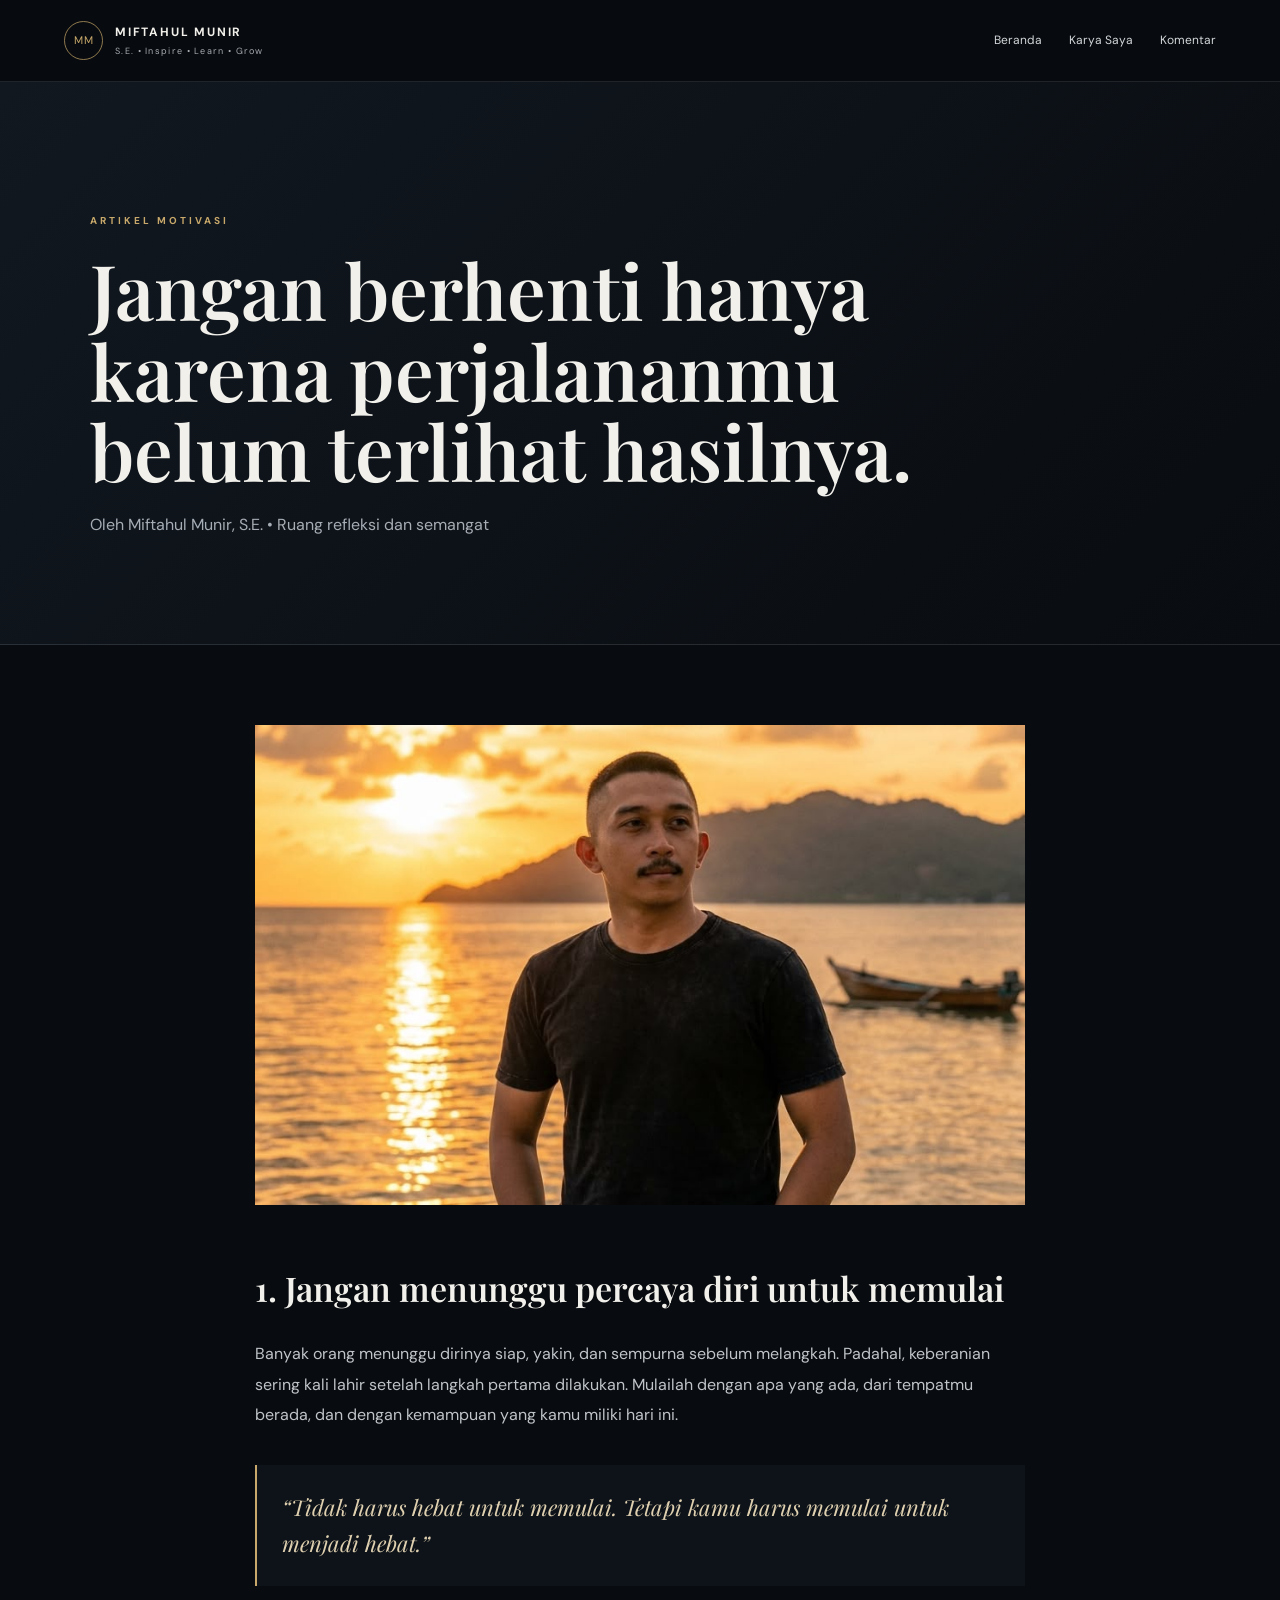
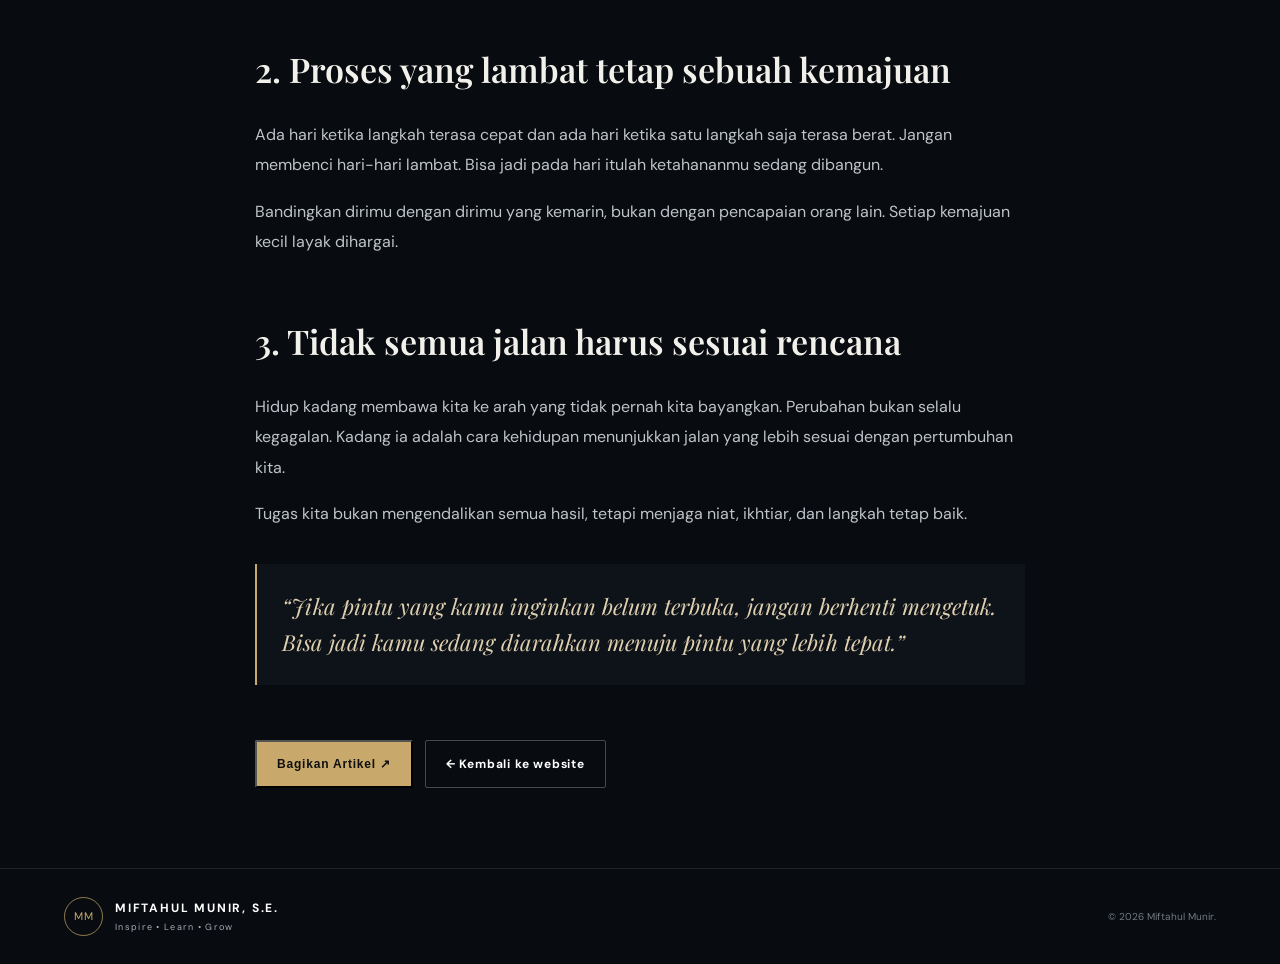
==== artikel.html @ fd85a785 "Add files via upload" ====
<!DOCTYPE html><html lang="id"><head><meta charset="UTF-8"><meta name="viewport" content="width=device-width,initial-scale=1.0"><meta name="description" content="Artikel motivasi Miftahul Munir, S.E."><title>Artikel Motivasi | Miftahul Munir, S.E.</title><link rel="preconnect" href="https://fonts.googleapis.com"><link rel="preconnect" href="https://fonts.gstatic.com" crossorigin><link href="https://fonts.googleapis.com/css2?family=DM+Sans:wght@400;500;600;700&family=Playfair+Display:wght@500;600;700&display=swap" rel="stylesheet"><link rel="stylesheet" href="style.css"></head><body><header class="navbar scrolled"><a class="brand" href="index.html"><span class="brand-mark">MM</span><span><strong>MIFTAHUL MUNIR</strong><small>S.E. • Inspire • Learn • Grow</small></span></a><nav><a href="index.html">Beranda</a><a href="karya.html">Karya Saya</a><a href="index.html#comments">Komentar</a></nav></header><main class="article-page"><div class="article-hero"><p class="eyebrow">ARTIKEL MOTIVASI</p><h1>Jangan berhenti hanya karena perjalananmu belum terlihat hasilnya.</h1><p>Oleh Miftahul Munir, S.E. • Ruang refleksi dan semangat</p></div><article class="article-body"><div class="article-image"><img src="assets/sunset.jpg" alt="Matahari terbenam sebagai simbol perjalanan"></div><section id="mulai"><h2>1. Jangan menunggu percaya diri untuk memulai</h2><p>Banyak orang menunggu dirinya siap, yakin, dan sempurna sebelum melangkah. Padahal, keberanian sering kali lahir setelah langkah pertama dilakukan. Mulailah dengan apa yang ada, dari tempatmu berada, dan dengan kemampuan yang kamu miliki hari ini.</p><blockquote>“Tidak harus hebat untuk memulai. Tetapi kamu harus memulai untuk menjadi hebat.”</blockquote></section><section id="proses"><h2>2. Proses yang lambat tetap sebuah kemajuan</h2><p>Ada hari ketika langkah terasa cepat dan ada hari ketika satu langkah saja terasa berat. Jangan membenci hari-hari lambat. Bisa jadi pada hari itulah ketahananmu sedang dibangun.</p><p>Bandingkan dirimu dengan dirimu yang kemarin, bukan dengan pencapaian orang lain. Setiap kemajuan kecil layak dihargai.</p></section><section id="rencana"><h2>3. Tidak semua jalan harus sesuai rencana</h2><p>Hidup kadang membawa kita ke arah yang tidak pernah kita bayangkan. Perubahan bukan selalu kegagalan. Kadang ia adalah cara kehidupan menunjukkan jalan yang lebih sesuai dengan pertumbuhan kita.</p><p>Tugas kita bukan mengendalikan semua hasil, tetapi menjaga niat, ikhtiar, dan langkah tetap baik.</p><blockquote>“Jika pintu yang kamu inginkan belum terbuka, jangan berhenti mengetuk. Bisa jadi kamu sedang diarahkan menuju pintu yang lebih tepat.”</blockquote></section><div class="article-share"><button class="btn btn-primary" id="articleShare">Bagikan Artikel ↗</button><a class="btn btn-ghost" href="index.html">← Kembali ke website</a></div></article></main><footer><div class="footer-brand"><span class="brand-mark">MM</span><div><strong>MIFTAHUL MUNIR, S.E.</strong><small>Inspire • Learn • Grow</small></div></div><p>© <span id="year"></span> Miftahul Munir.</p></footer><script src="script.js"></script></body></html>
---- style.css ----
:root{--bg:#080b0f;--surface:#0e1319;--surface2:#141a21;--text:#f2f0eb;--muted:#a7adb4;--gold:#c8a96b;--line:rgba(255,255,255,.10);--serif:'Playfair Display',Georgia,serif;--sans:'DM Sans',Arial,sans-serif;--max:1180px}*{box-sizing:border-box}html{scroll-behavior:smooth}body{margin:0;background:var(--bg);color:var(--text);font-family:var(--sans);line-height:1.7;overflow-x:hidden}a{color:inherit;text-decoration:none}img{display:block;width:100%;height:100%;object-fit:cover}.progress{position:fixed;z-index:1000;left:0;top:0;height:3px;width:0;background:var(--gold)}.navbar{position:fixed;z-index:900;top:0;left:0;right:0;height:82px;display:flex;align-items:center;justify-content:space-between;padding:0 5vw;border-bottom:1px solid transparent;transition:.35s;background:linear-gradient(180deg,rgba(5,8,11,.7),transparent)}.navbar.scrolled{background:rgba(8,11,15,.92);backdrop-filter:blur(14px);border-color:var(--line)}.brand,.footer-brand{display:flex;align-items:center;gap:12px}.brand-mark{display:grid;place-items:center;width:39px;height:39px;border:1px solid rgba(200,169,107,.7);border-radius:50%;font-size:11px;letter-spacing:1px;color:var(--gold)}.brand strong,.footer-brand strong{display:block;font-size:12px;letter-spacing:1.8px}.brand small,.footer-brand small{display:block;color:var(--muted);font-size:9px;letter-spacing:1.3px;margin-top:1px}nav{display:flex;align-items:center;gap:27px;font-size:12px;color:#d4d7da}nav a{transition:.25s}nav a:hover{color:var(--gold)}.nav-cta{padding:9px 15px;border:1px solid rgba(200,169,107,.5);border-radius:99px}.menu-toggle{display:none;background:none;border:0;color:white;font-size:24px}.hero{position:relative;min-height:100vh;display:flex;align-items:center;padding:130px 8vw 90px;overflow:hidden}.hero-bg{position:absolute;inset:0;background-image:url('assets/hero-city.jpg');background-size:cover;background-position:center 34%;transform:scale(1.03)}.hero-overlay{position:absolute;inset:0;background:linear-gradient(90deg,rgba(5,8,11,.94) 0%,rgba(5,8,11,.74) 42%,rgba(5,8,11,.22) 100%),linear-gradient(0deg,rgba(5,8,11,.82),transparent 35%)}.hero-content{position:relative;z-index:2;max-width:720px}.eyebrow,.kicker,.section-label{font-size:10px;letter-spacing:3px;color:var(--gold);font-weight:700}.hero h1{font:600 clamp(46px,6vw,82px)/1.05 var(--serif);margin:20px 0}.hero h1 em,h2 em{font-style:italic;color:#d9bd83}.hero-text{max-width:570px;color:#c5c9cd;font-size:17px}.hero-actions,.cta-actions{display:flex;gap:12px;margin-top:32px;flex-wrap:wrap}.btn{display:inline-flex;align-items:center;gap:12px;padding:13px 20px;border-radius:2px;font-size:12px;font-weight:700;letter-spacing:.8px;transition:.25s}.btn-primary{background:var(--gold);color:#101010}.btn-primary:hover{transform:translateY(-2px);filter:brightness(1.06)}.btn-ghost{border:1px solid rgba(255,255,255,.25);color:white}.btn-ghost:hover{border-color:var(--gold);color:var(--gold)}.hero-signature{margin-top:52px;font:italic 15px var(--serif);color:#c4a873}.scroll-note{position:absolute;bottom:35px;left:8vw;color:#858c94;font-size:9px;letter-spacing:2px}.scroll-note span{color:var(--gold);padding-left:10px}.section{max-width:var(--max);margin:auto;padding:110px 30px}.section-label{border-top:1px solid var(--line);padding-top:16px;margin-bottom:65px}.about-grid{display:grid;grid-template-columns:43% 1fr;gap:90px;align-items:center}.profile-wrap{position:relative;max-width:430px}.profile-frame{height:570px;border:1px solid rgba(200,169,107,.22);padding:12px;background:#0c1116}.profile-frame img{object-position:center 25%;filter:saturate(.92)}.profile-badge{position:absolute;right:-28px;bottom:30px;background:var(--gold);color:#121212;padding:15px 20px;display:flex;align-items:center;gap:12px}.profile-badge strong{font:600 34px var(--serif)}.profile-badge span{font-size:10px;line-height:1.3;text-transform:uppercase;letter-spacing:1px}.about-copy h2,.section-heading h2,.story-copy h2,.cta-box h2{font:600 clamp(36px,4.4vw,60px)/1.1 var(--serif);margin:13px 0 27px}.about-copy p,.story-copy p{color:var(--muted);font-size:15px;max-width:620px}.about-copy strong{color:#e5e5e5}.signature{margin-top:30px;font:italic 23px var(--serif);color:var(--gold)}.manifesto{max-width:none;padding:0;background:linear-gradient(135deg,#111820,#0b0e13)}.manifesto-inner{max-width:1000px;margin:auto;text-align:center;padding:120px 30px}.quote-mark{font:80px/0 var(--serif);color:var(--gold)}.manifesto p{font:500 clamp(27px,4vw,48px)/1.35 var(--serif);margin:28px 0}.manifesto .line,.mini-rule{display:block;width:45px;height:1px;background:var(--gold);margin:30px auto}.manifesto small{color:#858b91}.section-heading{display:flex;justify-content:space-between;gap:50px;align-items:end;margin-bottom:45px}.section-heading>p{max-width:350px;color:var(--muted);font-size:14px}.quote-grid{display:grid;grid-template-columns:repeat(2,1fr);gap:16px}.quote-card{padding:34px;background:var(--surface);border:1px solid var(--line);min-height:260px;transition:.3s}.quote-card:hover{transform:translateY(-4px);border-color:rgba(200,169,107,.4)}.quote-card.featured{background:linear-gradient(145deg,#1b1a16,#12161b);border-color:rgba(200,169,107,.4)}.quote-card>span{color:#747b83;font-size:10px;letter-spacing:2px}.quote-card h3{font:500 25px var(--serif);margin:32px 0 14px}.quote-card p{color:#c1c5c9;font:italic 17px/1.65 var(--serif);max-width:530px}.quote-card div{font-size:10px;color:var(--gold);letter-spacing:1.5px;margin-top:20px}.story{display:grid;grid-template-columns:1.05fr .95fr;gap:80px;align-items:center}.story-image{height:620px}.story-copy .mini-rule{margin:28px 0}.story-copy>strong{font:italic 20px var(--serif);color:#e5d5b2}.journal-grid{display:grid;grid-template-columns:repeat(3,1fr);gap:16px}.journal-card{padding:31px;background:var(--surface);border:1px solid var(--line);min-height:290px}.journal-card span{font-size:9px;color:var(--gold);letter-spacing:2px}.journal-card h3{font:500 25px/1.25 var(--serif);margin:30px 0 14px}.journal-card p{font-size:13px;color:var(--muted)}.journal-card a{display:inline-block;margin-top:18px;color:#e3d1a8;font-size:11px;font-weight:700}.gallery-grid{display:grid;grid-template-columns:1.5fr .8fr;gap:16px}.gallery-main{height:640px;margin:0;position:relative;overflow:hidden}.gallery-main:after,.gallery-card:after{content:'';position:absolute;inset:0;background:linear-gradient(0deg,rgba(0,0,0,.7),transparent 55%)}figure{margin:0}.gallery-main img,.gallery-card img{transition:.7s}.gallery-main:hover img,.gallery-card:hover img{transform:scale(1.04)}figcaption{position:absolute;z-index:2;left:28px;right:28px;bottom:25px;font:italic 20px var(--serif)}.gallery-side{display:grid;gap:16px}.gallery-card{position:relative;height:312px;overflow:hidden}.gallery-card figcaption{font-size:17px}.dark-card{background:linear-gradient(145deg,#171714,#0e1115);display:grid;place-items:center}.dark-card:after{display:none}.monogram{font:600 100px var(--serif);color:rgba(200,169,107,.25)}.dark-card figcaption{color:#e0d2b3}.cta{padding-top:40px;padding-bottom:110px}.cta-box{text-align:center;padding:100px 30px;border:1px solid rgba(200,169,107,.28);background:radial-gradient(circle at center,rgba(200,169,107,.10),transparent 60%),#0d1116}.cta-box h2{margin-bottom:20px}.cta-box>p:not(.kicker){max-width:560px;margin:auto;color:var(--muted)}.cta-actions{justify-content:center}.edit-note{display:block;margin-top:35px;color:#656c73;font-size:9px;letter-spacing:.4px}footer{border-top:1px solid var(--line);padding:28px 5vw;display:flex;justify-content:space-between;align-items:center;gap:20px;color:#737a82;font-size:10px}footer a{color:#b5a16f}footer .footer-brand{color:white}.reveal{opacity:0;transform:translateY(25px);transition:opacity .8s ease,transform .8s ease}.reveal.visible{opacity:1;transform:none}@media(max-width:850px){.navbar{height:70px;padding:0 20px}.menu-toggle{display:block}nav{position:absolute;top:70px;left:0;right:0;display:none;flex-direction:column;align-items:stretch;gap:0;background:rgba(8,11,15,.97);border-bottom:1px solid var(--line);padding:10px 20px}nav.open{display:flex}nav a{padding:12px}.nav-cta{text-align:center;margin:8px 0}.hero{padding:120px 25px 80px}.hero-overlay{background:linear-gradient(90deg,rgba(5,8,11,.91),rgba(5,8,11,.56)),linear-gradient(0deg,rgba(5,8,11,.8),transparent)}.scroll-note{left:25px}.section{padding:80px 20px}.section-label{margin-bottom:45px}.about-grid,.story{grid-template-columns:1fr;gap:55px}.profile-frame{height:500px}.profile-wrap{margin:auto;width:min(100%,430px)}.section-heading{display:block}.section-heading>p{margin-top:25px}.quote-grid,.journal-grid,.gallery-grid{grid-template-columns:1fr}.story-image{height:500px}.gallery-main{height:500px}.gallery-card{height:300px}footer{flex-direction:column;align-items:flex-start}}
@media(max-width:480px){.brand strong{font-size:10px}.brand small{font-size:8px}.hero h1{font-size:43px}.hero-text{font-size:15px}.profile-frame{height:430px}.profile-badge{right:10px}.manifesto-inner{padding:90px 20px}.quote-grid{grid-template-columns:1fr}.quote-card{min-height:0}.story-image{height:420px}.gallery-main{height:430px}.gallery-card{height:280px}.cta-box{padding:75px 20px}}
/* === FITUR TAMBAHAN === */
.stats{padding-top:55px}.stats-grid{display:grid;grid-template-columns:repeat(3,1fr);gap:16px}.stat-card{background:var(--surface);border:1px solid var(--line);padding:34px;text-align:center}.stat-card strong{display:block;font:600 48px var(--serif);color:var(--gold)}.stat-card span{font-size:11px;color:var(--muted);letter-spacing:1px}.stats-note,.muted{color:var(--muted);font-size:12px}.stats-note{text-align:center;margin:25px auto 0;max-width:720px}.social-grid{display:grid;grid-template-columns:repeat(3,1fr);gap:16px}.social-card{padding:30px;border:1px solid var(--line);background:var(--surface);transition:.3s}.social-card:hover{transform:translateY(-5px);border-color:rgba(200,169,107,.45)}.social-card b,.social-card span,.social-card small{display:block}.social-card b{font:500 27px var(--serif)}.social-card span{color:var(--muted);margin:5px 0 20px}.social-card small{color:var(--gold);font-size:10px;letter-spacing:1px}.whatsapp b{color:#8fd8a0}.instagram b{color:#d8a2bd}.tiktok b{color:#b7d4d4}.comments-wrap{display:grid;grid-template-columns:1fr 1fr;gap:70px;align-items:start}.comments h2{font:600 clamp(34px,4vw,52px)/1.1 var(--serif);margin:14px 0}.comment-form{display:grid;gap:12px}.comment-form input,.comment-form textarea{width:100%;border:1px solid var(--line);background:var(--surface);color:white;padding:15px;font:inherit;outline:none}.comment-form input:focus,.comment-form textarea:focus{border-color:var(--gold)}.comment-list{margin-top:35px;display:grid;gap:12px}.comment-item{padding:20px;background:var(--surface);border-left:2px solid var(--gold)}.comment-item strong{display:block;color:#eee}.comment-item small{color:#737a82}.comment-item p{margin:8px 0 0;color:#c4c8cc}.article-page,.work-page{padding-top:82px}.article-hero,.work-hero{padding:120px 7vw 90px;background:linear-gradient(135deg,#111820,#090c10);border-bottom:1px solid var(--line)}.article-hero h1,.work-hero h1{font:600 clamp(44px,6vw,78px)/1.05 var(--serif);max-width:900px;margin:20px 0}.article-hero p:last-child,.work-hero p:last-child{color:var(--muted);max-width:700px}.article-body{max-width:820px;margin:auto;padding:80px 25px}.article-image{height:480px;margin-bottom:55px}.article-body h2{font:600 34px var(--serif);margin-top:60px}.article-body p{color:#bfc4c9;font-size:16px;line-height:1.9}.article-body blockquote{margin:35px 0;padding:25px;border-left:2px solid var(--gold);background:var(--surface);font:italic 22px/1.6 var(--serif);color:#dfd0b0}.article-share{display:flex;gap:12px;margin-top:55px;flex-wrap:wrap}.work-hero{background:radial-gradient(circle at 80% 20%,rgba(200,169,107,.13),transparent 35%),#0b0f14}.work-grid{display:grid;grid-template-columns:repeat(2,1fr);gap:18px}.work-card{background:var(--surface);border:1px solid var(--line);overflow:hidden}.work-card img{height:300px}.work-card>div{padding:27px}.work-card span{font-size:9px;color:var(--gold);letter-spacing:2px}.work-card h2{font:500 30px var(--serif);margin:13px 0}.work-card p{color:var(--muted)}.dark-work{padding:0;min-height:420px;background:linear-gradient(145deg,#181714,#0d1115);display:flex;flex-direction:column;justify-content:center}.work-monogram{text-align:center!important;font:600 110px var(--serif);color:rgba(200,169,107,.22);padding:0!important}.dark-work>div:last-child{padding-top:0}.dark-work h2{color:#eee}@media(max-width:850px){.stats-grid,.social-grid,.comments-wrap,.work-grid{grid-template-columns:1fr}.article-page,.work-page{padding-top:70px}.article-image{height:360px}.article-hero,.work-hero{padding:90px 25px 70px}.article-body{padding:55px 20px}.navbar nav{display:flex}.navbar .brand{max-width:75%}.navbar .brand small{display:none}}
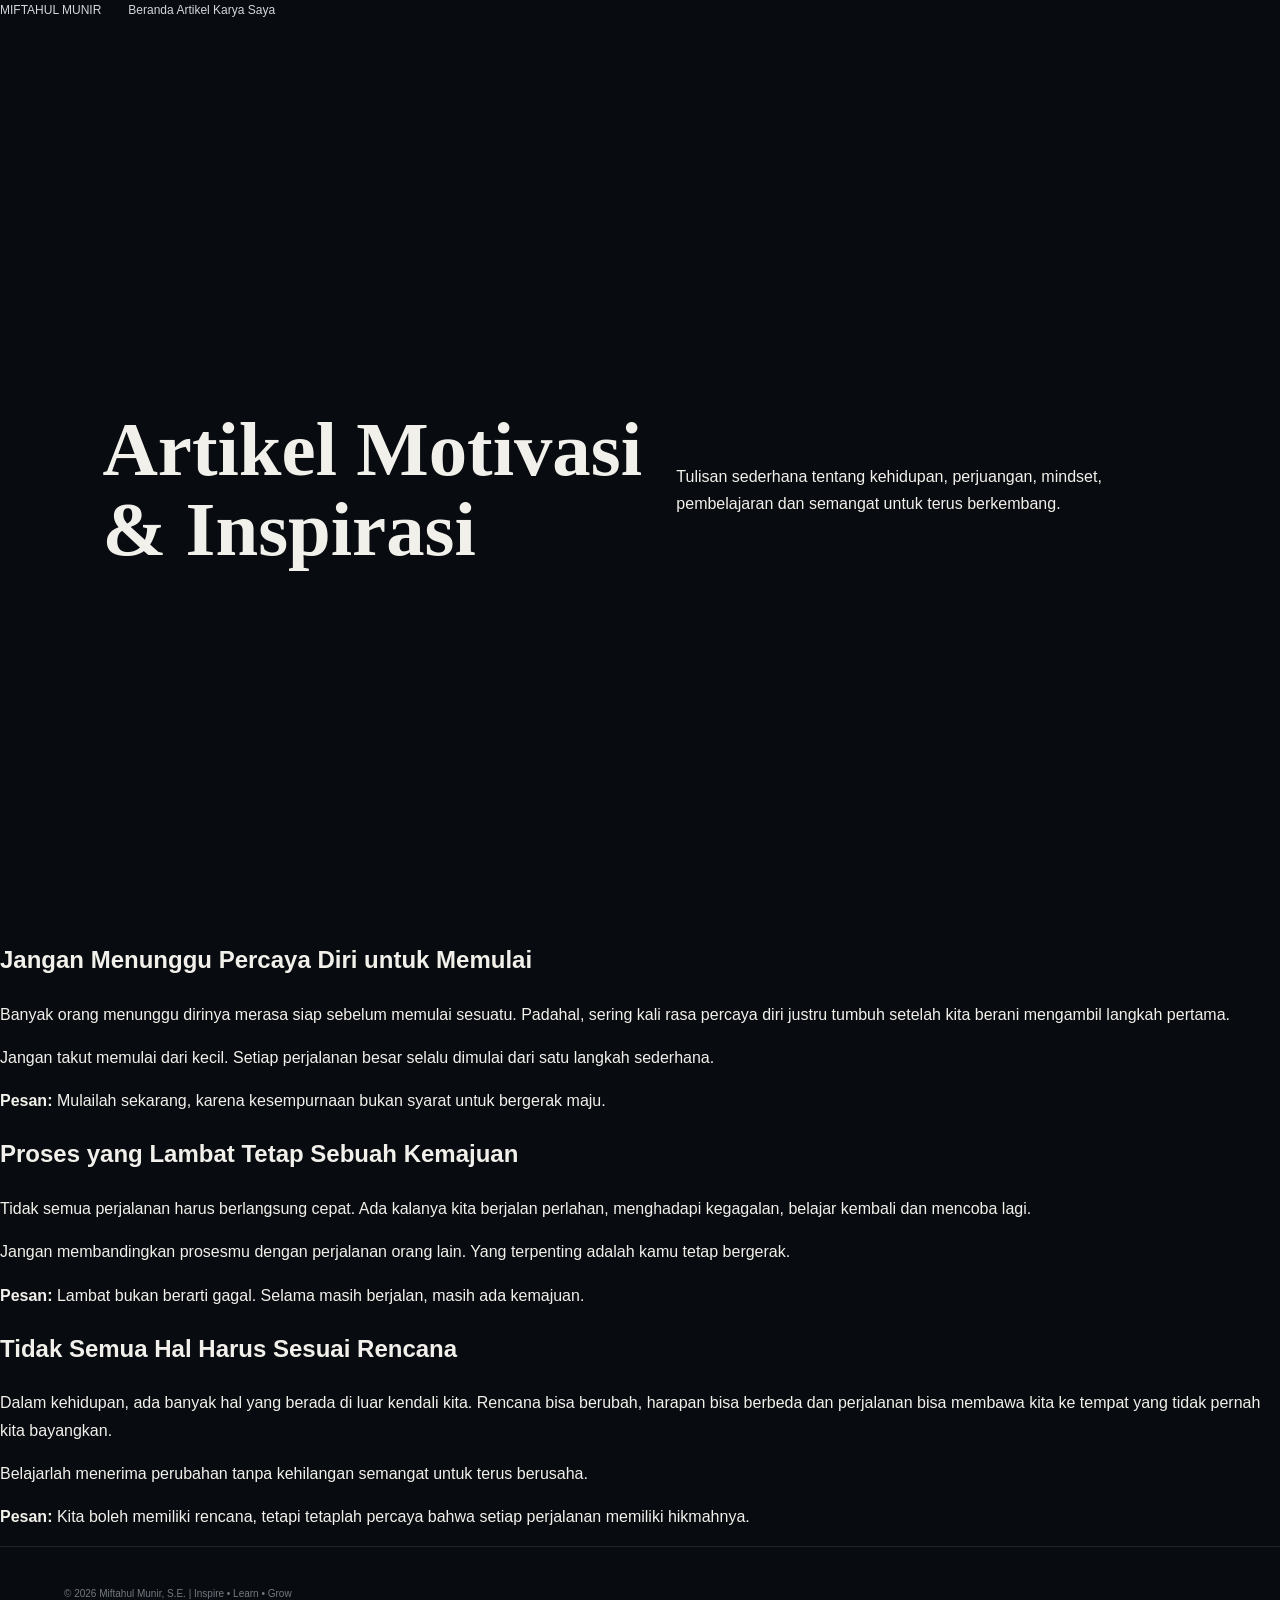
==== commit 8d1879b8: "Add files via upload" ====
--- a/artikel.html
+++ b/artikel.html
@@ -1 +1,133 @@
-<!DOCTYPE html><html lang="id"><head><meta charset="UTF-8"><meta name="viewport" content="width=device-width,initial-scale=1.0"><meta name="description" content="Artikel motivasi Miftahul Munir, S.E."><title>Artikel Motivasi | Miftahul Munir, S.E.</title><link rel="preconnect" href="https://fonts.googleapis.com"><link rel="preconnect" href="https://fonts.gstatic.com" crossorigin><link href="https://fonts.googleapis.com/css2?family=DM+Sans:wght@400;500;600;700&family=Playfair+Display:wght@500;600;700&display=swap" rel="stylesheet"><link rel="stylesheet" href="style.css"></head><body><header class="navbar scrolled"><a class="brand" href="index.html"><span class="brand-mark">MM</span><span><strong>MIFTAHUL MUNIR</strong><small>S.E. • Inspire • Learn • Grow</small></span></a><nav><a href="index.html">Beranda</a><a href="karya.html">Karya Saya</a><a href="index.html#comments">Komentar</a></nav></header><main class="article-page"><div class="article-hero"><p class="eyebrow">ARTIKEL MOTIVASI</p><h1>Jangan berhenti hanya karena perjalananmu belum terlihat hasilnya.</h1><p>Oleh Miftahul Munir, S.E. • Ruang refleksi dan semangat</p></div><article class="article-body"><div class="article-image"><img src="assets/sunset.jpg" alt="Matahari terbenam sebagai simbol perjalanan"></div><section id="mulai"><h2>1. Jangan menunggu percaya diri untuk memulai</h2><p>Banyak orang menunggu dirinya siap, yakin, dan sempurna sebelum melangkah. Padahal, keberanian sering kali lahir setelah langkah pertama dilakukan. Mulailah dengan apa yang ada, dari tempatmu berada, dan dengan kemampuan yang kamu miliki hari ini.</p><blockquote>“Tidak harus hebat untuk memulai. Tetapi kamu harus memulai untuk menjadi hebat.”</blockquote></section><section id="proses"><h2>2. Proses yang lambat tetap sebuah kemajuan</h2><p>Ada hari ketika langkah terasa cepat dan ada hari ketika satu langkah saja terasa berat. Jangan membenci hari-hari lambat. Bisa jadi pada hari itulah ketahananmu sedang dibangun.</p><p>Bandingkan dirimu dengan dirimu yang kemarin, bukan dengan pencapaian orang lain. Setiap kemajuan kecil layak dihargai.</p></section><section id="rencana"><h2>3. Tidak semua jalan harus sesuai rencana</h2><p>Hidup kadang membawa kita ke arah yang tidak pernah kita bayangkan. Perubahan bukan selalu kegagalan. Kadang ia adalah cara kehidupan menunjukkan jalan yang lebih sesuai dengan pertumbuhan kita.</p><p>Tugas kita bukan mengendalikan semua hasil, tetapi menjaga niat, ikhtiar, dan langkah tetap baik.</p><blockquote>“Jika pintu yang kamu inginkan belum terbuka, jangan berhenti mengetuk. Bisa jadi kamu sedang diarahkan menuju pintu yang lebih tepat.”</blockquote></section><div class="article-share"><button class="btn btn-primary" id="articleShare">Bagikan Artikel ↗</button><a class="btn btn-ghost" href="index.html">← Kembali ke website</a></div></article></main><footer><div class="footer-brand"><span class="brand-mark">MM</span><div><strong>MIFTAHUL MUNIR, S.E.</strong><small>Inspire • Learn • Grow</small></div></div><p>© <span id="year"></span> Miftahul Munir.</p></footer><script src="script.js"></script></body></html>
+<!DOCTYPE html>
+<html lang="id">
+<head>
+  <meta charset="UTF-8">
+  <meta name="viewport" content="width=device-width, initial-scale=1.0">
+
+  <title>Artikel Motivasi & Inspirasi | Miftahul Munir, S.E.</title>
+
+  <meta name="description" content="Kumpulan artikel motivasi, inspirasi, kehidupan, mindset dan semangat untuk terus berjuang dari Miftahul Munir, S.E.">
+
+  <meta name="author" content="Miftahul Munir, S.E.">
+  <meta name="robots" content="index, follow">
+
+  <link rel="canonical" href="https://karaengcamangi4-commits.github.io/website-Miftahul/artikel.html">
+
+  <!-- Open Graph -->
+  <meta property="og:type" content="article">
+  <meta property="og:title" content="Artikel Motivasi & Inspirasi | Miftahul Munir, S.E.">
+  <meta property="og:description" content="Baca artikel tentang motivasi, kehidupan, mindset dan semangat untuk terus berjuang.">
+  <meta property="og:url" content="https://karaengcamangi4-commits.github.io/website-Miftahul/artikel.html">
+  <meta property="og:image" content="https://karaengcamangi4-commits.github.io/website-Miftahul/assets/profile.jpg">
+
+  <!-- Google Analytics -->
+  <script async src="https://www.googletagmanager.com/gtag/js?id=G-V29F99RQ8M"></script>
+
+  <script>
+    window.dataLayer = window.dataLayer || [];
+
+    function gtag() {
+      dataLayer.push(arguments);
+    }
+
+    gtag('js', new Date());
+    gtag('config', 'G-V29F99RQ8M');
+  </script>
+
+  <meta name="theme-color" content="#080b0f">
+
+  <link rel="stylesheet" href="style.css">
+</head>
+
+<body>
+
+  <!-- NAVBAR -->
+  <nav>
+    <div class="logo">MIFTAHUL MUNIR</div>
+
+    <div class="nav-links">
+      <a href="index.html">Beranda</a>
+      <a href="artikel.html">Artikel</a>
+      <a href="karya.html">Karya Saya</a>
+    </div>
+  </nav>
+
+  <!-- HEADER -->
+  <header class="hero">
+    <h1>Artikel Motivasi & Inspirasi</h1>
+
+    <p>
+      Tulisan sederhana tentang kehidupan, perjuangan,
+      mindset, pembelajaran dan semangat untuk terus berkembang.
+    </p>
+  </header>
+
+  <!-- ARTIKEL -->
+  <main>
+
+    <article id="mulai">
+      <h2>Jangan Menunggu Percaya Diri untuk Memulai</h2>
+
+      <p>
+        Banyak orang menunggu dirinya merasa siap sebelum memulai sesuatu.
+        Padahal, sering kali rasa percaya diri justru tumbuh setelah kita
+        berani mengambil langkah pertama.
+      </p>
+
+      <p>
+        Jangan takut memulai dari kecil. Setiap perjalanan besar selalu
+        dimulai dari satu langkah sederhana.
+      </p>
+
+      <p><strong>Pesan:</strong> Mulailah sekarang, karena kesempurnaan
+      bukan syarat untuk bergerak maju.</p>
+    </article>
+
+    <article id="proses">
+      <h2>Proses yang Lambat Tetap Sebuah Kemajuan</h2>
+
+      <p>
+        Tidak semua perjalanan harus berlangsung cepat.
+        Ada kalanya kita berjalan perlahan, menghadapi kegagalan,
+        belajar kembali dan mencoba lagi.
+      </p>
+
+      <p>
+        Jangan membandingkan prosesmu dengan perjalanan orang lain.
+        Yang terpenting adalah kamu tetap bergerak.
+      </p>
+
+      <p><strong>Pesan:</strong> Lambat bukan berarti gagal.
+      Selama masih berjalan, masih ada kemajuan.</p>
+    </article>
+
+    <article id="rencana">
+      <h2>Tidak Semua Hal Harus Sesuai Rencana</h2>
+
+      <p>
+        Dalam kehidupan, ada banyak hal yang berada di luar kendali kita.
+        Rencana bisa berubah, harapan bisa berbeda dan perjalanan bisa
+        membawa kita ke tempat yang tidak pernah kita bayangkan.
+      </p>
+
+      <p>
+        Belajarlah menerima perubahan tanpa kehilangan semangat
+        untuk terus berusaha.
+      </p>
+
+      <p><strong>Pesan:</strong> Kita boleh memiliki rencana,
+      tetapi tetaplah percaya bahwa setiap perjalanan memiliki hikmahnya.</p>
+    </article>
+
+  </main>
+
+  <!-- FOOTER -->
+  <footer>
+    <p>
+      © 2026 Miftahul Munir, S.E. |
+      Inspire • Learn • Grow
+    </p>
+  </footer>
+
+</body>
+</html>
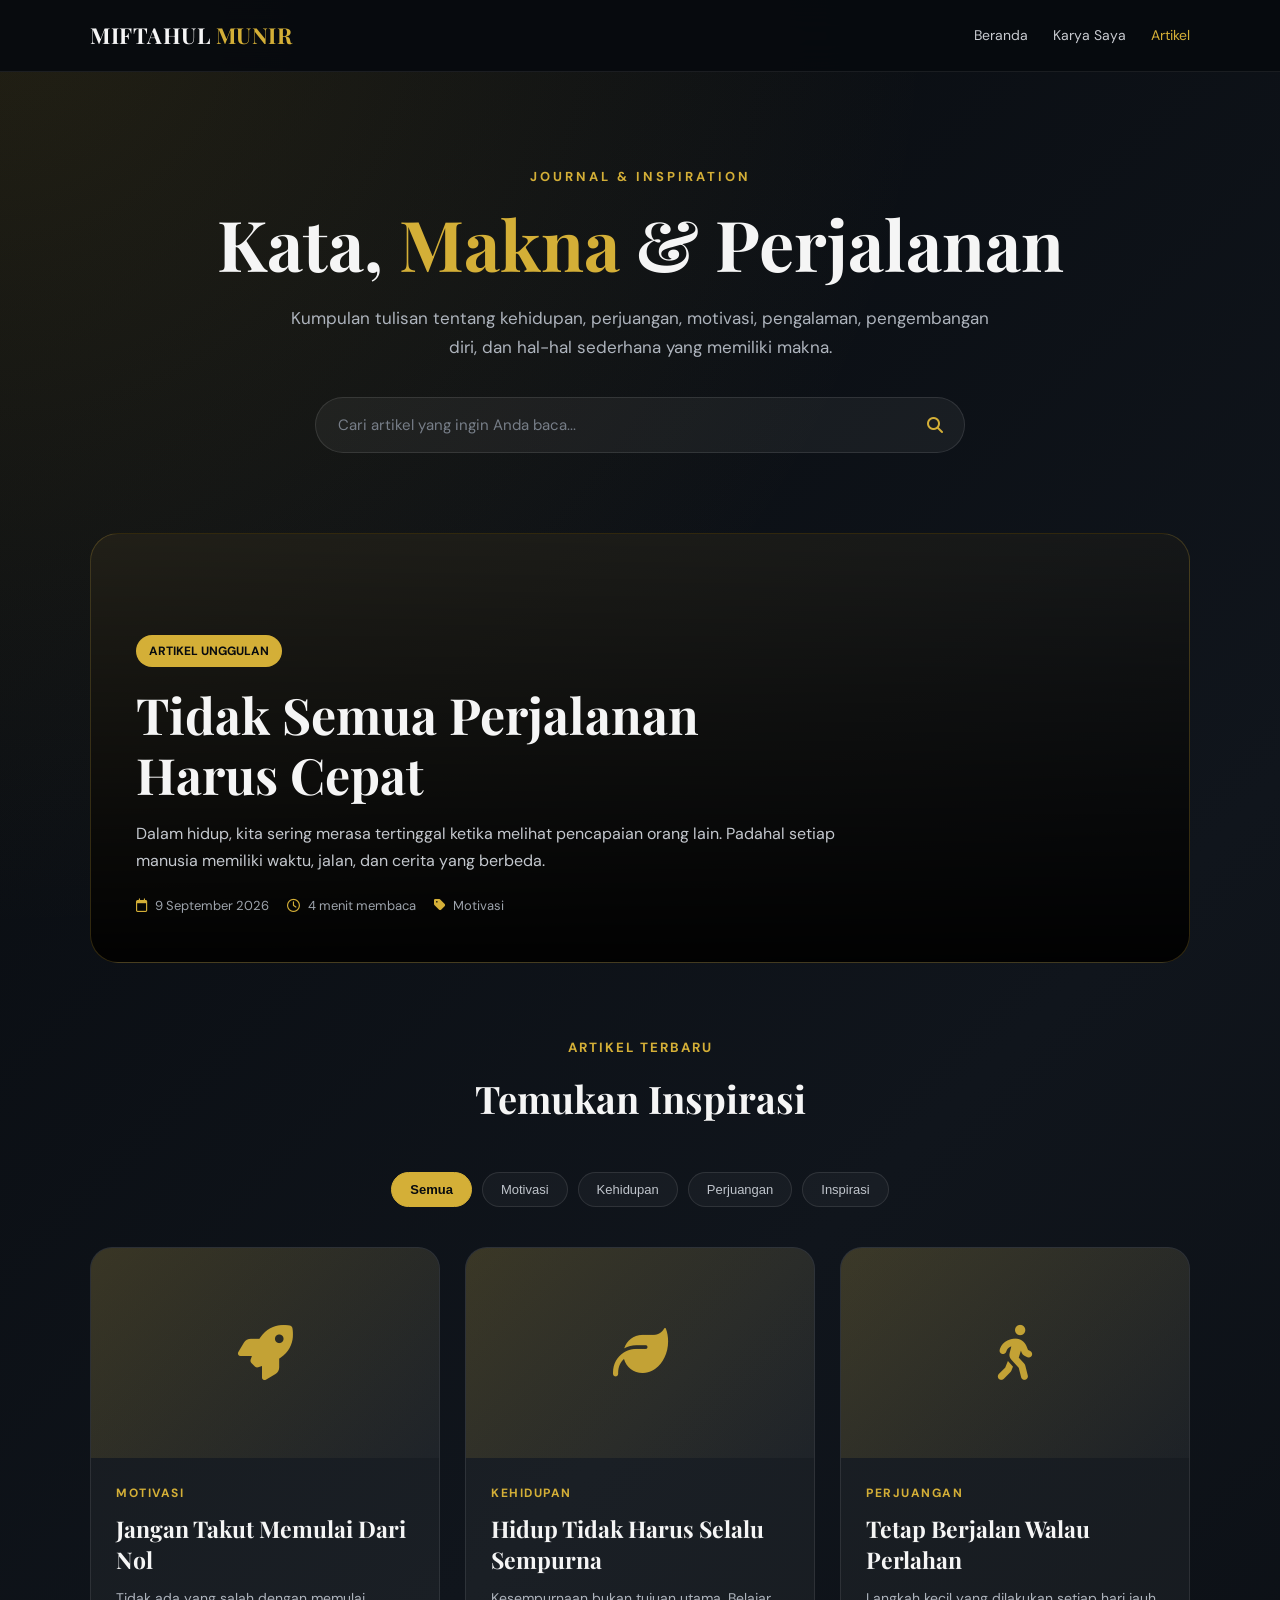
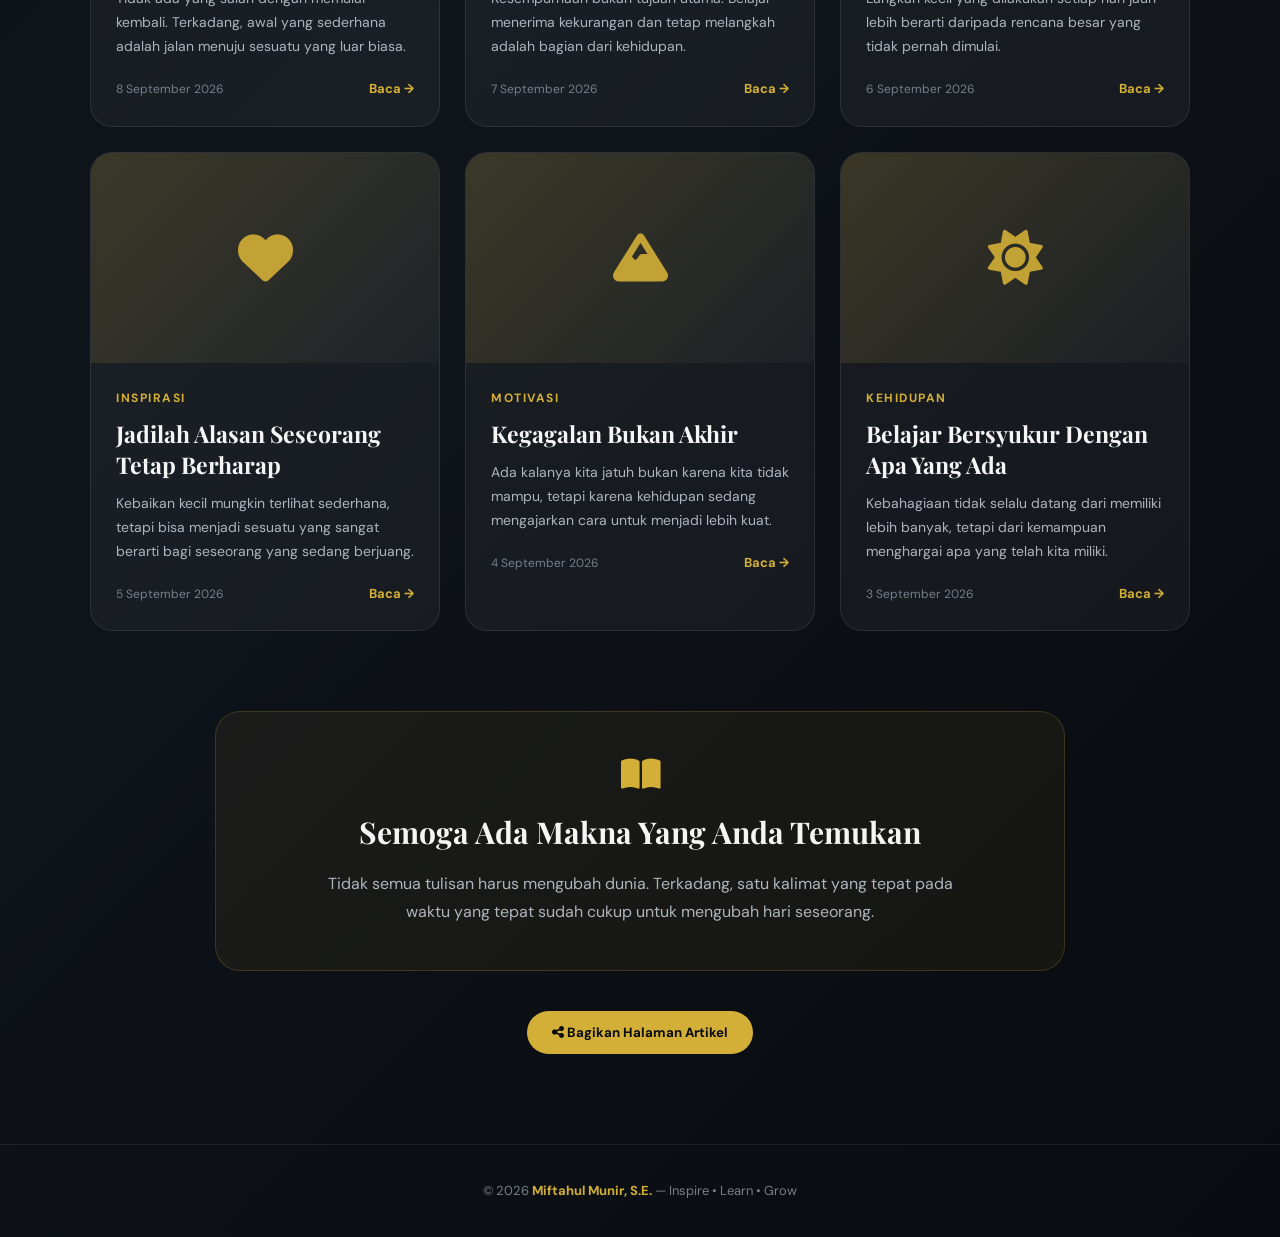
==== commit e1e4301d: "Add files via upload" ====
--- a/artikel.html
+++ b/artikel.html
@@ -4,130 +4,1204 @@
   <meta charset="UTF-8">
   <meta name="viewport" content="width=device-width, initial-scale=1.0">
 
-  <title>Artikel Motivasi & Inspirasi | Miftahul Munir, S.E.</title>
-
-  <meta name="description" content="Kumpulan artikel motivasi, inspirasi, kehidupan, mindset dan semangat untuk terus berjuang dari Miftahul Munir, S.E.">
+  <title>Artikel & Inspirasi | Miftahul Munir, S.E.</title>
+
+  <meta
+    name="description"
+    content="Kumpulan artikel motivasi, inspirasi, kehidupan, perjuangan dan pengembangan diri oleh Miftahul Munir, S.E."
+  >
 
   <meta name="author" content="Miftahul Munir, S.E.">
   <meta name="robots" content="index, follow">
 
-  <link rel="canonical" href="https://karaengcamangi4-commits.github.io/website-Miftahul/artikel.html">
-
-  <!-- Open Graph -->
-  <meta property="og:type" content="article">
-  <meta property="og:title" content="Artikel Motivasi & Inspirasi | Miftahul Munir, S.E.">
-  <meta property="og:description" content="Baca artikel tentang motivasi, kehidupan, mindset dan semangat untuk terus berjuang.">
-  <meta property="og:url" content="https://karaengcamangi4-commits.github.io/website-Miftahul/artikel.html">
-  <meta property="og:image" content="https://karaengcamangi4-commits.github.io/website-Miftahul/assets/profile.jpg">
-
-  <!-- Google Analytics -->
-  <script async src="https://www.googletagmanager.com/gtag/js?id=G-V29F99RQ8M"></script>
+  <link
+    rel="canonical"
+    href="https://karaengcamangi4-commits.github.io/website-Miftahul/artikel.html"
+  >
+
+  <!-- OPEN GRAPH -->
+  <meta property="og:type" content="website">
+  <meta property="og:title" content="Artikel & Inspirasi | Miftahul Munir, S.E.">
+  <meta
+    property="og:description"
+    content="Kumpulan tulisan inspiratif tentang kehidupan, perjuangan, motivasi dan pengembangan diri."
+  >
+  <meta
+    property="og:url"
+    content="https://karaengcamangi4-commits.github.io/website-Miftahul/artikel.html"
+  >
+
+  <!-- FONT -->
+  <link rel="preconnect" href="https://fonts.googleapis.com">
+  <link rel="preconnect" href="https://fonts.gstatic.com" crossorigin>
+
+  <link
+    href="https://fonts.googleapis.com/css2?family=DM+Sans:wght@400;500;600;700&family=Playfair+Display:wght@500;600;700&display=swap"
+    rel="stylesheet"
+  >
+
+  <!-- ICON -->
+  <link
+    rel="stylesheet"
+    href="https://cdnjs.cloudflare.com/ajax/libs/font-awesome/6.5.2/css/all.min.css"
+  >
+
+  <style>
+
+    /* =========================
+       RESET
+    ========================== */
+
+    * {
+      margin: 0;
+      padding: 0;
+      box-sizing: border-box;
+    }
+
+    html {
+      scroll-behavior: smooth;
+    }
+
+    body {
+      font-family: "DM Sans", sans-serif;
+      color: #f5f5f5;
+      background:
+        radial-gradient(
+          circle at top left,
+          rgba(212,175,55,0.13),
+          transparent 30%
+        ),
+        linear-gradient(
+          135deg,
+          #070a0e,
+          #10151c 50%,
+          #080b0f
+        );
+      line-height: 1.7;
+      min-height: 100vh;
+    }
+
+    a {
+      color: inherit;
+      text-decoration: none;
+    }
+
+    /* =========================
+       NAVBAR
+    ========================== */
+
+    header {
+      position: sticky;
+      top: 0;
+      z-index: 999;
+      background: rgba(7,10,14,0.93);
+      backdrop-filter: blur(18px);
+      border-bottom: 1px solid rgba(255,255,255,0.08);
+    }
+
+    .navbar {
+      max-width: 1150px;
+      margin: auto;
+      padding: 17px 25px;
+      display: flex;
+      align-items: center;
+      justify-content: space-between;
+      gap: 25px;
+    }
+
+    .logo {
+      font-family: "Playfair Display", serif;
+      font-size: 22px;
+      font-weight: 700;
+      letter-spacing: .5px;
+    }
+
+    .logo span {
+      color: #d4af37;
+    }
+
+    nav {
+      display: flex;
+      gap: 25px;
+      align-items: center;
+    }
+
+    nav a {
+      font-size: 14px;
+      color: #c8cbd0;
+      transition: .3s;
+    }
+
+    nav a:hover,
+    nav a.active {
+      color: #d4af37;
+    }
+
+    /* =========================
+       HERO
+    ========================== */
+
+    .hero {
+      max-width: 1050px;
+      margin: auto;
+      padding: 90px 25px 70px;
+      text-align: center;
+    }
+
+    .hero-label {
+      display: inline-block;
+      color: #d4af37;
+      font-size: 13px;
+      font-weight: 700;
+      letter-spacing: 3px;
+      text-transform: uppercase;
+      margin-bottom: 15px;
+    }
+
+    .hero h1 {
+      font-family: "Playfair Display", serif;
+      font-size: clamp(40px, 7vw, 70px);
+      line-height: 1.15;
+      margin-bottom: 20px;
+    }
+
+    .hero h1 span {
+      color: #d4af37;
+    }
+
+    .hero p {
+      max-width: 720px;
+      margin: auto;
+      color: #aeb4bd;
+      font-size: 17px;
+    }
+
+    /* =========================
+       SEARCH
+    ========================== */
+
+    .search-box {
+      max-width: 650px;
+      margin: 35px auto 0;
+      position: relative;
+    }
+
+    .search-box input {
+      width: 100%;
+      padding: 17px 55px 17px 22px;
+      border-radius: 50px;
+      border: 1px solid rgba(255,255,255,.1);
+      outline: none;
+      background: rgba(255,255,255,.05);
+      color: white;
+      font-family: inherit;
+      font-size: 15px;
+    }
+
+    .search-box input::placeholder {
+      color: #777e88;
+    }
+
+    .search-box i {
+      position: absolute;
+      right: 22px;
+      top: 50%;
+      transform: translateY(-50%);
+      color: #d4af37;
+    }
+
+    /* =========================
+       CONTAINER
+    ========================== */
+
+    .container {
+      max-width: 1150px;
+      margin: auto;
+      padding: 10px 25px 90px;
+    }
+
+    /* =========================
+       FEATURED ARTICLE
+    ========================== */
+
+    .featured {
+      position: relative;
+      overflow: hidden;
+      border-radius: 28px;
+      min-height: 430px;
+      display: flex;
+      align-items: flex-end;
+      margin-bottom: 70px;
+      background:
+        linear-gradient(
+          to top,
+          rgba(0,0,0,.95),
+          rgba(0,0,0,.15)
+        ),
+        linear-gradient(
+          135deg,
+          #27251c,
+          #14181d
+        );
+      border: 1px solid rgba(212,175,55,.22);
+    }
+
+    .featured-content {
+      padding: 45px;
+      max-width: 800px;
+    }
+
+    .featured-badge {
+      display: inline-block;
+      padding: 6px 13px;
+      border-radius: 50px;
+      background: #d4af37;
+      color: #080b0f;
+      font-size: 12px;
+      font-weight: 700;
+      text-transform: uppercase;
+      margin-bottom: 18px;
+    }
+
+    .featured h2 {
+      font-family: "Playfair Display", serif;
+      font-size: clamp(30px, 5vw, 50px);
+      line-height: 1.2;
+      margin-bottom: 15px;
+    }
+
+    .featured p {
+      color: #c4c8ce;
+      max-width: 700px;
+      margin-bottom: 20px;
+    }
+
+    .meta {
+      display: flex;
+      flex-wrap: wrap;
+      gap: 18px;
+      color: #9da3ac;
+      font-size: 13px;
+    }
+
+    .meta i {
+      color: #d4af37;
+      margin-right: 5px;
+    }
+
+    /* =========================
+       SECTION TITLE
+    ========================== */
+
+    .section-heading {
+      text-align: center;
+      margin-bottom: 40px;
+    }
+
+    .section-heading small {
+      color: #d4af37;
+      text-transform: uppercase;
+      letter-spacing: 2px;
+      font-weight: 700;
+    }
+
+    .section-heading h2 {
+      font-family: "Playfair Display", serif;
+      font-size: 38px;
+      margin-top: 7px;
+    }
+
+    /* =========================
+       CATEGORY
+    ========================== */
+
+    .categories {
+      display: flex;
+      justify-content: center;
+      flex-wrap: wrap;
+      gap: 10px;
+      margin-bottom: 40px;
+    }
+
+    .category {
+      padding: 9px 18px;
+      border-radius: 50px;
+      border: 1px solid rgba(255,255,255,.1);
+      background: rgba(255,255,255,.035);
+      color: #bfc4cb;
+      cursor: pointer;
+      transition: .3s;
+      font-size: 13px;
+    }
+
+    .category:hover,
+    .category.active {
+      background: #d4af37;
+      color: #080b0f;
+      border-color: #d4af37;
+      font-weight: 700;
+    }
+
+    /* =========================
+       ARTICLE GRID
+    ========================== */
+
+    .article-grid {
+      display: grid;
+      grid-template-columns: repeat(3, 1fr);
+      gap: 25px;
+    }
+
+    .article-card {
+      background: rgba(255,255,255,.045);
+      border: 1px solid rgba(255,255,255,.09);
+      border-radius: 22px;
+      overflow: hidden;
+      transition: .35s;
+    }
+
+    .article-card:hover {
+      transform: translateY(-8px);
+      border-color: rgba(212,175,55,.4);
+      box-shadow: 0 20px 50px rgba(0,0,0,.35);
+    }
+
+    .article-image {
+      height: 210px;
+      display: flex;
+      align-items: center;
+      justify-content: center;
+      position: relative;
+      background:
+        linear-gradient(
+          135deg,
+          rgba(212,175,55,.18),
+          rgba(255,255,255,.025)
+        );
+    }
+
+    .article-image i {
+      font-size: 55px;
+      color: #d4af37;
+      opacity: .9;
+    }
+
+    .article-body {
+      padding: 25px;
+    }
+
+    .article-category {
+      color: #d4af37;
+      font-size: 12px;
+      text-transform: uppercase;
+      letter-spacing: 1.5px;
+      font-weight: 700;
+      margin-bottom: 10px;
+    }
+
+    .article-body h3 {
+      font-family: "Playfair Display", serif;
+      font-size: 23px;
+      line-height: 1.35;
+      margin-bottom: 12px;
+    }
+
+    .article-body p {
+      color: #aeb4bd;
+      font-size: 14px;
+      margin-bottom: 20px;
+    }
+
+    .article-footer {
+      display: flex;
+      align-items: center;
+      justify-content: space-between;
+      gap: 10px;
+    }
+
+    .article-date {
+      font-size: 12px;
+      color: #777f89;
+    }
+
+    .read {
+      color: #d4af37;
+      font-size: 13px;
+      font-weight: 700;
+    }
+
+    /* =========================
+       READING MESSAGE
+    ========================== */
+
+    .reading-message {
+      max-width: 850px;
+      margin: 80px auto 0;
+      text-align: center;
+      padding: 45px 30px;
+      border-radius: 25px;
+      border: 1px solid rgba(212,175,55,.2);
+      background: rgba(212,175,55,.06);
+    }
+
+    .reading-message i {
+      color: #d4af37;
+      font-size: 35px;
+      margin-bottom: 15px;
+    }
+
+    .reading-message h2 {
+      font-family: "Playfair Display", serif;
+      font-size: 30px;
+      margin-bottom: 12px;
+    }
+
+    .reading-message p {
+      color: #aeb4bd;
+      max-width: 650px;
+      margin: auto;
+    }
+
+    /* =========================
+       SHARE
+    ========================== */
+
+    .share {
+      text-align: center;
+      margin-top: 40px;
+    }
+
+    .share button {
+      border: 0;
+      border-radius: 50px;
+      padding: 13px 25px;
+      background: #d4af37;
+      color: #080b0f;
+      font-family: inherit;
+      font-weight: 700;
+      cursor: pointer;
+      transition: .3s;
+    }
+
+    .share button:hover {
+      transform: translateY(-3px);
+      box-shadow: 0 10px 25px rgba(212,175,55,.2);
+    }
+
+    /* =========================
+       FOOTER
+    ========================== */
+
+    footer {
+      border-top: 1px solid rgba(255,255,255,.08);
+      text-align: center;
+      padding: 35px 20px;
+      color: #777f89;
+      font-size: 13px;
+    }
+
+    footer strong {
+      color: #d4af37;
+    }
+
+    /* =========================
+       HIDDEN
+    ========================== */
+
+    .hidden {
+      display: none !important;
+    }
+
+    /* =========================
+       RESPONSIVE
+    ========================== */
+
+    @media (max-width: 850px) {
+
+      .article-grid {
+        grid-template-columns: repeat(2, 1fr);
+      }
+
+    }
+
+    @media (max-width: 600px) {
+
+      .navbar {
+        flex-direction: column;
+        padding: 15px 20px;
+      }
+
+      nav {
+        gap: 16px;
+        justify-content: center;
+        flex-wrap: wrap;
+      }
+
+      .hero {
+        padding-top: 60px;
+      }
+
+      .featured {
+        min-height: 390px;
+      }
+
+      .featured-content {
+        padding: 28px;
+      }
+
+      .article-grid {
+        grid-template-columns: 1fr;
+      }
+
+      .section-heading h2 {
+        font-size: 32px;
+      }
+
+    }
+
+  </style>
+</head>
+
+<body>
+
+
+  <!-- =========================
+       NAVBAR
+  ========================== -->
+
+  <header>
+
+    <div class="navbar">
+
+      <a href="index.html" class="logo">
+        MIFTAHUL <span>MUNIR</span>
+      </a>
+
+      <nav>
+
+        <a href="index.html">
+          Beranda
+        </a>
+
+        <a href="karya.html">
+          Karya Saya
+        </a>
+
+        <a href="artikel.html" class="active">
+          Artikel
+        </a>
+
+      </nav>
+
+    </div>
+
+  </header>
+
+
+  <!-- =========================
+       HERO
+  ========================== -->
+
+  <section class="hero">
+
+    <div class="hero-label">
+      Journal & Inspiration
+    </div>
+
+    <h1>
+      Kata, <span>Makna</span> & Perjalanan
+    </h1>
+
+    <p>
+      Kumpulan tulisan tentang kehidupan, perjuangan,
+      motivasi, pengalaman, pengembangan diri,
+      dan hal-hal sederhana yang memiliki makna.
+    </p>
+
+
+    <!-- SEARCH -->
+
+    <div class="search-box">
+
+      <input
+        type="text"
+        id="searchInput"
+        placeholder="Cari artikel yang ingin Anda baca..."
+        onkeyup="searchArticle()"
+      >
+
+      <i class="fa-solid fa-magnifying-glass"></i>
+
+    </div>
+
+  </section>
+
+
+  <!-- =========================
+       CONTENT
+  ========================== -->
+
+  <main class="container">
+
+
+    <!-- ARTIKEL UNGGULAN -->
+
+    <section>
+
+      <div class="featured">
+
+        <div class="featured-content">
+
+          <span class="featured-badge">
+            Artikel Unggulan
+          </span>
+
+          <h2>
+            Tidak Semua Perjalanan Harus Cepat
+          </h2>
+
+          <p>
+            Dalam hidup, kita sering merasa tertinggal
+            ketika melihat pencapaian orang lain.
+            Padahal setiap manusia memiliki waktu,
+            jalan, dan cerita yang berbeda.
+          </p>
+
+          <div class="meta">
+
+            <span>
+              <i class="fa-regular fa-calendar"></i>
+              9 September 2026
+            </span>
+
+            <span>
+              <i class="fa-regular fa-clock"></i>
+              4 menit membaca
+            </span>
+
+            <span>
+              <i class="fa-solid fa-tag"></i>
+              Motivasi
+            </span>
+
+          </div>
+
+        </div>
+
+      </div>
+
+    </section>
+
+
+    <!-- JUDUL -->
+
+    <div class="section-heading">
+
+      <small>Artikel Terbaru</small>
+
+      <h2>Temukan Inspirasi</h2>
+
+    </div>
+
+
+    <!-- KATEGORI -->
+
+    <div class="categories">
+
+      <button
+        class="category active"
+        onclick="filterCategory('all', this)"
+      >
+        Semua
+      </button>
+
+      <button
+        class="category"
+        onclick="filterCategory('motivasi', this)"
+      >
+        Motivasi
+      </button>
+
+      <button
+        class="category"
+        onclick="filterCategory('kehidupan', this)"
+      >
+        Kehidupan
+      </button>
+
+      <button
+        class="category"
+        onclick="filterCategory('perjuangan', this)"
+      >
+        Perjuangan
+      </button>
+
+      <button
+        class="category"
+        onclick="filterCategory('inspirasi', this)"
+      >
+        Inspirasi
+      </button>
+
+    </div>
+
+
+    <!-- =========================
+         ARTICLE GRID
+    ========================== -->
+
+    <div class="article-grid" id="articleGrid">
+
+
+      <!-- ARTIKEL 1 -->
+
+      <article
+        class="article-card"
+        data-category="motivasi"
+        data-title="Jangan Takut Memulai Dari Nol"
+      >
+
+        <div class="article-image">
+          <i class="fa-solid fa-rocket"></i>
+        </div>
+
+        <div class="article-body">
+
+          <div class="article-category">
+            Motivasi
+          </div>
+
+          <h3>
+            Jangan Takut Memulai Dari Nol
+          </h3>
+
+          <p>
+            Tidak ada yang salah dengan memulai kembali.
+            Terkadang, awal yang sederhana adalah
+            jalan menuju sesuatu yang luar biasa.
+          </p>
+
+          <div class="article-footer">
+
+            <span class="article-date">
+              8 September 2026
+            </span>
+
+            <a href="#" class="read">
+              Baca →
+            </a>
+
+          </div>
+
+        </div>
+
+      </article>
+
+
+      <!-- ARTIKEL 2 -->
+
+      <article
+        class="article-card"
+        data-category="kehidupan"
+        data-title="Hidup Tidak Harus Selalu Sempurna"
+      >
+
+        <div class="article-image">
+          <i class="fa-solid fa-leaf"></i>
+        </div>
+
+        <div class="article-body">
+
+          <div class="article-category">
+            Kehidupan
+          </div>
+
+          <h3>
+            Hidup Tidak Harus Selalu Sempurna
+          </h3>
+
+          <p>
+            Kesempurnaan bukan tujuan utama.
+            Belajar menerima kekurangan dan tetap
+            melangkah adalah bagian dari kehidupan.
+          </p>
+
+          <div class="article-footer">
+
+            <span class="article-date">
+              7 September 2026
+            </span>
+
+            <a href="#" class="read">
+              Baca →
+            </a>
+
+          </div>
+
+        </div>
+
+      </article>
+
+
+      <!-- ARTIKEL 3 -->
+
+      <article
+        class="article-card"
+        data-category="perjuangan"
+        data-title="Tetap Berjalan Walau Perlahan"
+      >
+
+        <div class="article-image">
+          <i class="fa-solid fa-person-walking"></i>
+        </div>
+
+        <div class="article-body">
+
+          <div class="article-category">
+            Perjuangan
+          </div>
+
+          <h3>
+            Tetap Berjalan Walau Perlahan
+          </h3>
+
+          <p>
+            Langkah kecil yang dilakukan setiap hari
+            jauh lebih berarti daripada rencana besar
+            yang tidak pernah dimulai.
+          </p>
+
+          <div class="article-footer">
+
+            <span class="article-date">
+              6 September 2026
+            </span>
+
+            <a href="#" class="read">
+              Baca →
+            </a>
+
+          </div>
+
+        </div>
+
+      </article>
+
+
+      <!-- ARTIKEL 4 -->
+
+      <article
+        class="article-card"
+        data-category="inspirasi"
+        data-title="Jadilah Alasan Seseorang Tetap Berharap"
+      >
+
+        <div class="article-image">
+          <i class="fa-solid fa-heart"></i>
+        </div>
+
+        <div class="article-body">
+
+          <div class="article-category">
+            Inspirasi
+          </div>
+
+          <h3>
+            Jadilah Alasan Seseorang Tetap Berharap
+          </h3>
+
+          <p>
+            Kebaikan kecil mungkin terlihat sederhana,
+            tetapi bisa menjadi sesuatu yang sangat berarti
+            bagi seseorang yang sedang berjuang.
+          </p>
+
+          <div class="article-footer">
+
+            <span class="article-date">
+              5 September 2026
+            </span>
+
+            <a href="#" class="read">
+              Baca →
+            </a>
+
+          </div>
+
+        </div>
+
+      </article>
+
+
+      <!-- ARTIKEL 5 -->
+
+      <article
+        class="article-card"
+        data-category="motivasi"
+        data-title="Kegagalan Bukan Akhir"
+      >
+
+        <div class="article-image">
+          <i class="fa-solid fa-mountain"></i>
+        </div>
+
+        <div class="article-body">
+
+          <div class="article-category">
+            Motivasi
+          </div>
+
+          <h3>
+            Kegagalan Bukan Akhir
+          </h3>
+
+          <p>
+            Ada kalanya kita jatuh bukan karena
+            kita tidak mampu, tetapi karena kehidupan
+            sedang mengajarkan cara untuk menjadi lebih kuat.
+          </p>
+
+          <div class="article-footer">
+
+            <span class="article-date">
+              4 September 2026
+            </span>
+
+            <a href="#" class="read">
+              Baca →
+            </a>
+
+          </div>
+
+        </div>
+
+      </article>
+
+
+      <!-- ARTIKEL 6 -->
+
+      <article
+        class="article-card"
+        data-category="kehidupan"
+        data-title="Belajar Bersyukur Dengan Apa Yang Ada"
+      >
+
+        <div class="article-image">
+          <i class="fa-solid fa-sun"></i>
+        </div>
+
+        <div class="article-body">
+
+          <div class="article-category">
+            Kehidupan
+          </div>
+
+          <h3>
+            Belajar Bersyukur Dengan Apa Yang Ada
+          </h3>
+
+          <p>
+            Kebahagiaan tidak selalu datang dari
+            memiliki lebih banyak, tetapi dari kemampuan
+            menghargai apa yang telah kita miliki.
+          </p>
+
+          <div class="article-footer">
+
+            <span class="article-date">
+              3 September 2026
+            </span>
+
+            <a href="#" class="read">
+              Baca →
+            </a>
+
+          </div>
+
+        </div>
+
+      </article>
+
+
+    </div>
+
+
+    <!-- PESAN -->
+
+    <div class="reading-message">
+
+      <i class="fa-solid fa-book-open"></i>
+
+      <h2>
+        Semoga Ada Makna Yang Anda Temukan
+      </h2>
+
+      <p>
+        Tidak semua tulisan harus mengubah dunia.
+        Terkadang, satu kalimat yang tepat pada waktu
+        yang tepat sudah cukup untuk mengubah hari seseorang.
+      </p>
+
+    </div>
+
+
+    <!-- SHARE -->
+
+    <div class="share">
+
+      <button onclick="shareWebsite()">
+
+        <i class="fa-solid fa-share-nodes"></i>
+
+        Bagikan Halaman Artikel
+
+      </button>
+
+    </div>
+
+  </main>
+
+
+  <!-- =========================
+       FOOTER
+  ========================== -->
+
+  <footer>
+
+    <p>
+      © <span id="year"></span>
+      <strong>Miftahul Munir, S.E.</strong>
+      — Inspire • Learn • Grow
+    </p>
+
+  </footer>
+
+
+  <!-- =========================
+       JAVASCRIPT
+  ========================== -->
 
   <script>
-    window.dataLayer = window.dataLayer || [];
-
-    function gtag() {
-      dataLayer.push(arguments);
-    }
-
-    gtag('js', new Date());
-    gtag('config', 'G-V29F99RQ8M');
+
+    /* TAHUN OTOMATIS */
+
+    document.getElementById("year").textContent =
+      new Date().getFullYear();
+
+
+    /* PENCARIAN ARTIKEL */
+
+    function searchArticle() {
+
+      const input =
+        document
+        .getElementById("searchInput")
+        .value
+        .toLowerCase();
+
+      const cards =
+        document.querySelectorAll(".article-card");
+
+      cards.forEach(function(card) {
+
+        const title =
+          card.dataset.title.toLowerCase();
+
+        const category =
+          card.dataset.category.toLowerCase();
+
+        if (
+          title.includes(input) ||
+          category.includes(input)
+        ) {
+
+          card.classList.remove("hidden");
+
+        } else {
+
+          card.classList.add("hidden");
+
+        }
+
+      });
+
+    }
+
+
+    /* FILTER KATEGORI */
+
+    function filterCategory(category, button) {
+
+      const cards =
+        document.querySelectorAll(".article-card");
+
+      const buttons =
+        document.querySelectorAll(".category");
+
+      buttons.forEach(function(btn) {
+
+        btn.classList.remove("active");
+
+      });
+
+      button.classList.add("active");
+
+      cards.forEach(function(card) {
+
+        if (
+          category === "all" ||
+          card.dataset.category === category
+        ) {
+
+          card.classList.remove("hidden");
+
+        } else {
+
+          card.classList.add("hidden");
+
+        }
+
+      });
+
+    }
+
+
+    /* BAGIKAN */
+
+    function shareWebsite() {
+
+      const shareData = {
+
+        title:
+          "Artikel & Inspirasi | Miftahul Munir, S.E.",
+
+        text:
+          "Temukan artikel motivasi dan inspirasi dari Miftahul Munir, S.E.",
+
+        url:
+          window.location.href
+
+      };
+
+      if (navigator.share) {
+
+        navigator.share(shareData);
+
+      } else {
+
+        navigator.clipboard.writeText(
+          window.location.href
+        );
+
+        alert(
+          "Link artikel berhasil disalin. Silakan bagikan kepada teman."
+        );
+
+      }
+
+    }
+
   </script>
-
-  <meta name="theme-color" content="#080b0f">
-
-  <link rel="stylesheet" href="style.css">
-</head>
-
-<body>
-
-  <!-- NAVBAR -->
-  <nav>
-    <div class="logo">MIFTAHUL MUNIR</div>
-
-    <div class="nav-links">
-      <a href="index.html">Beranda</a>
-      <a href="artikel.html">Artikel</a>
-      <a href="karya.html">Karya Saya</a>
-    </div>
-  </nav>
-
-  <!-- HEADER -->
-  <header class="hero">
-    <h1>Artikel Motivasi & Inspirasi</h1>
-
-    <p>
-      Tulisan sederhana tentang kehidupan, perjuangan,
-      mindset, pembelajaran dan semangat untuk terus berkembang.
-    </p>
-  </header>
-
-  <!-- ARTIKEL -->
-  <main>
-
-    <article id="mulai">
-      <h2>Jangan Menunggu Percaya Diri untuk Memulai</h2>
-
-      <p>
-        Banyak orang menunggu dirinya merasa siap sebelum memulai sesuatu.
-        Padahal, sering kali rasa percaya diri justru tumbuh setelah kita
-        berani mengambil langkah pertama.
-      </p>
-
-      <p>
-        Jangan takut memulai dari kecil. Setiap perjalanan besar selalu
-        dimulai dari satu langkah sederhana.
-      </p>
-
-      <p><strong>Pesan:</strong> Mulailah sekarang, karena kesempurnaan
-      bukan syarat untuk bergerak maju.</p>
-    </article>
-
-    <article id="proses">
-      <h2>Proses yang Lambat Tetap Sebuah Kemajuan</h2>
-
-      <p>
-        Tidak semua perjalanan harus berlangsung cepat.
-        Ada kalanya kita berjalan perlahan, menghadapi kegagalan,
-        belajar kembali dan mencoba lagi.
-      </p>
-
-      <p>
-        Jangan membandingkan prosesmu dengan perjalanan orang lain.
-        Yang terpenting adalah kamu tetap bergerak.
-      </p>
-
-      <p><strong>Pesan:</strong> Lambat bukan berarti gagal.
-      Selama masih berjalan, masih ada kemajuan.</p>
-    </article>
-
-    <article id="rencana">
-      <h2>Tidak Semua Hal Harus Sesuai Rencana</h2>
-
-      <p>
-        Dalam kehidupan, ada banyak hal yang berada di luar kendali kita.
-        Rencana bisa berubah, harapan bisa berbeda dan perjalanan bisa
-        membawa kita ke tempat yang tidak pernah kita bayangkan.
-      </p>
-
-      <p>
-        Belajarlah menerima perubahan tanpa kehilangan semangat
-        untuk terus berusaha.
-      </p>
-
-      <p><strong>Pesan:</strong> Kita boleh memiliki rencana,
-      tetapi tetaplah percaya bahwa setiap perjalanan memiliki hikmahnya.</p>
-    </article>
-
-  </main>
-
-  <!-- FOOTER -->
-  <footer>
-    <p>
-      © 2026 Miftahul Munir, S.E. |
-      Inspire • Learn • Grow
-    </p>
-  </footer>
 
 </body>
 </html>
